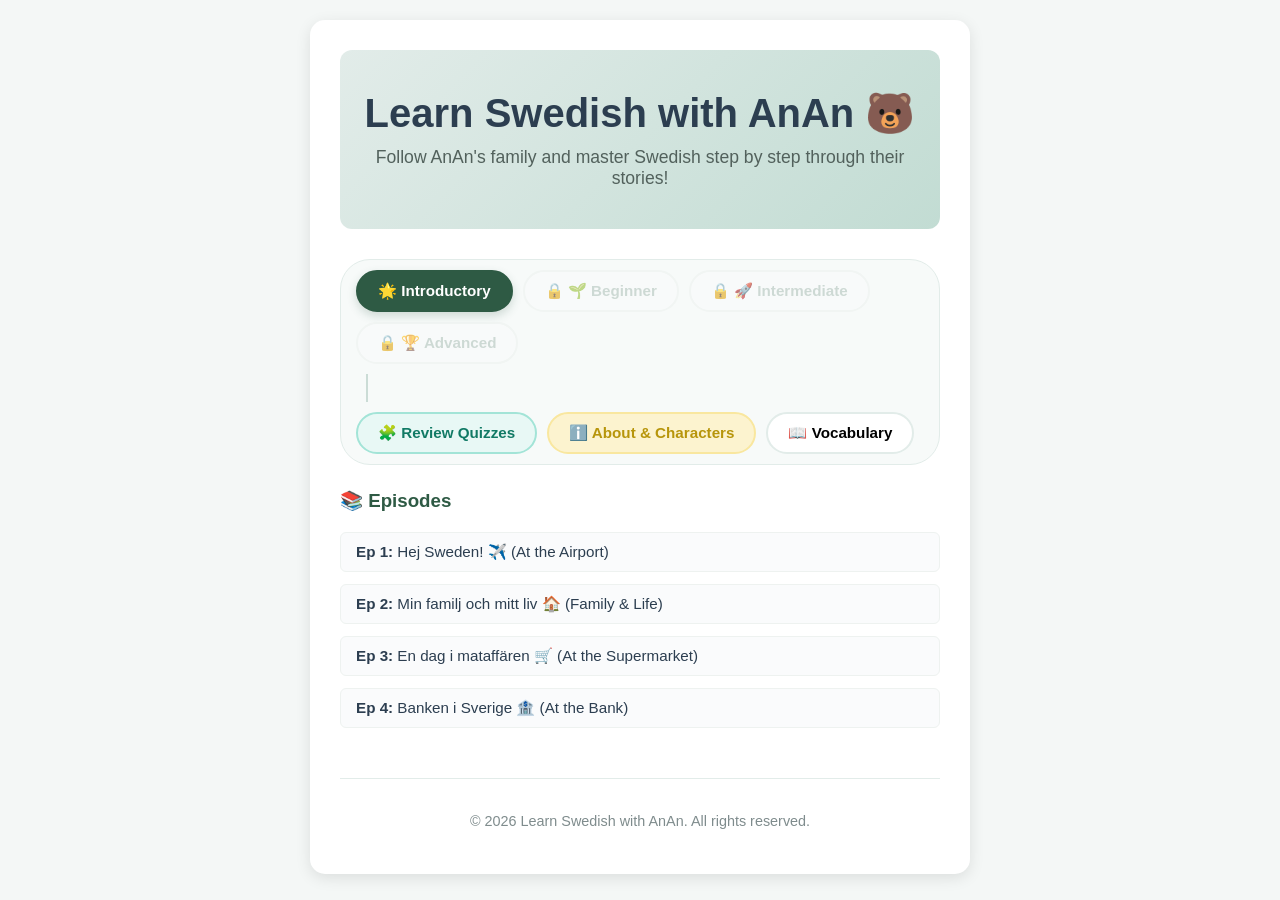
==== index.html @ b1a0cafd "Update index.html" ====
<!DOCTYPE html>
<html lang="en">
<head>
    <meta charset="UTF-8">
    <meta name="viewport" content="width=device-width, initial-scale=1.0">
    <title>Learn Swedish with AnAn 🐻</title>
    <link rel="stylesheet" href="css/style.css">
    <style>
        /* 🚀 Upgraded Navigation with Separator Grouping */
        .level-tabs {
            display: flex;
            align-items: center;
            gap: 10px;
            margin-bottom: 25px;
            flex-wrap: wrap;
            background-color: #f7faf9;
            padding: 10px 15px;
            border-radius: 30px;
            border: 1px solid #e2ece9;
        }
        
        /* The container for Main Path */
        .tab-group-main {
            display: flex;
            gap: 10px;
            flex-wrap: wrap;
        }

        /* The container for Support Utilities */
        .tab-group-support {
            display: flex;
            gap: 10px;
            flex-wrap: wrap;
        }

        /* 📐 Elegant Vertical Divider */
        .tab-divider {
            width: 2px;
            height: 28px;
            background-color: #cbdcd6;
            margin: 0 10px;
            align-self: center;
        }

        @media (max-width: 768px) {
            .tab-divider {
                display: none; /* Hide divider on small screens to let items wrap naturally */
            }
            .level-tabs {
                border-radius: 15px;
            }
        }

        .tab-btn {
            padding: 10px 20px;
            background-color: #ffffff;
            border: 2px solid #e2ece9;
            border-radius: 25px;
            cursor: pointer;
            font-weight: bold;
            color: #555;
            transition: all 0.2s ease;
            font-size: 0.95rem;
        }
        /* Default hover for active/clickable tabs */
        .tab-btn:not(.locked-tab):hover {
            background-color: #e2ece9;
        }
        /* Active state for tabs when clicked */
        .tab-btn.active {
            background-color: #2e5a44 !important;
            color: white !important;
            border-color: #2e5a44 !important;
            box-shadow: 0 4px 10px rgba(46, 90, 68, 0.2);
            opacity: 1 !important;
        }
        
        /* 🔒 LOCKED TAB BUTTONS styling */
        .tab-btn.locked-tab {
            background-color: #fafbfc !important;
            border-color: #eef2f0 !important;
            color: #b2c4bc !important;
            cursor: not-allowed;
            opacity: 0.6;
            box-shadow: none !important;
        }
        .tab-btn.locked-tab:hover {
            background-color: #fafbfc !important;
        }
        
        /* Special style for About tab when NOT active */
        .tab-btn.about-style {
            background-color: #fcf3cf;
            border-color: #f9e79f;
            color: #b7950b;
        }
        .tab-btn.about-style:hover {
            background-color: #f9e79f;
        }

        /* 🧩 Style for Quiz tab when NOT active */
        .tab-btn.quiz-style {
            background-color: #e8f8f5;
            border-color: #a3e4d7;
            color: #117a65;
        }
        .tab-btn.quiz-style:hover {
            background-color: #a3e4d7;
        }

        .level-content {
            display: none;
            animation: fadeIn 0.3s ease-in-out;
        }
        .level-content.active {
            display: block;
        }
        
        /* Active Unit Card */
        .unit-card {
            background: white;
            border: 1px solid #e2ece9;
            border-radius: 10px;
            padding: 20px;
            margin-bottom: 15px;
            box-shadow: 0 2px 5px rgba(0,0,0,0.02);
            transition: all 0.3s;
        }
        
        /* Locked Unit Card: Visual Muting */
        .unit-card.locked {
            background: #fafafa;
            border: 1px dashed #ccc;
            box-shadow: none;
            opacity: 0.5;
        }
        
        .unit-title {
            color: #2e5a44;
            margin-top: 0;
            margin-bottom: 10px;
            font-size: 1.2rem;
            border-bottom: 2px solid #f0f4f2;
            padding-bottom: 5px;
            display: flex;
            justify-content: space-between;
            align-items: center;
        }
        
        /* Locked Unit Title */
        .unit-card.locked .unit-title {
            color: #95a5a6;
            border-bottom: 2px dashed #e0e0e0;
        }

        .episode-list {
            list-style: none;
            padding: 0;
            margin: 0;
            display: grid;
            grid-template-columns: repeat(auto-fill, minmax(250px, 1fr));
            gap: 12px;
        }
        
        /* Active Episode Link */
        .episode-item a {
            display: block;
            padding: 10px 15px;
            background: #fafbfc;
            border: 1px solid #eef2f0;
            border-radius: 6px;
            color: #2c3e50;
            text-decoration: none;
            font-size: 0.95rem;
            transition: all 0.2s;
        }
        .episode-item a:hover {
            background: #2e5a44;
            color: white;
            transform: translateY(-2px);
        }
        
        /* Locked Episode Link */
        .episode-item.locked a {
            background: #f5f5f5 !important;
            color: #bdc3c7 !important;
            border: 1px solid #e5e5e5 !important;
            cursor: not-allowed;
            pointer-events: none;
            transform: none !important;
        }

        .locked-msg {
            color: #95a5a6;
            font-style: italic;
            text-align: center;
            padding: 40px 20px;
            background: #fafafa;
            border-radius: 8px;
            border: 1px dashed #ddd;
        }

        /* Characters Grid Styling */
        .char-grid {
            display: grid;
            grid-template-columns: repeat(auto-fit, minmax(250px, 1fr));
            gap: 20px;
            margin-top: 20px;
        }
        .char-card {
            background: #fff;
            border: 1px solid #e2ece9;
            border-radius: 8px;
            padding: 20px;
            text-align: center;
            display: flex;
            flex-direction: column;
            justify-content: space-between;
            box-shadow: 0 2px 5px rgba(0,0,0,0.02);
        }
        .char-avatar {
            font-size: 3rem;
            margin-bottom: 10px;
            display: inline-block;
        }

        /* 🎛️ NEW: Checkbox list style for customized quizzes */
        .quiz-config-container {
            background: #fafbfc;
            border: 1px solid #cbdcd6;
            border-radius: 12px;
            padding: 25px;
            margin-top: 20px;
            max-width: 650px;
            box-shadow: 0 4px 15px rgba(46, 90, 68, 0.03);
        }
        .quiz-select-label {
            display: block;
            font-weight: bold;
            color: #117a65;
            margin-bottom: 15px;
            font-size: 1.1rem;
        }
        .quiz-options-list {
            display: flex;
            flex-direction: column;
            gap: 12px;
            margin-bottom: 25px;
        }
        
        /* Checkbox Option Row */
        .quiz-option-item {
            display: flex;
            align-items: center;
            padding: 12px 15px;
            background: white;
            border: 2px solid #e2ece9;
            border-radius: 8px;
            cursor: pointer;
            transition: all 0.2s ease;
            user-select: none;
        }
        .quiz-option-item:hover:not(.locked-option) {
            border-color: #117a65;
            background-color: #f4faf8;
        }
        
        /* Modernized Checkbox */
        .quiz-option-item input[type="checkbox"] {
            width: 20px;
            height: 20px;
            margin-right: 15px;
            cursor: pointer;
            accent-color: #117a65;
        }
        
        .option-text {
            font-size: 0.95rem;
            color: #2c3e50;
            display: flex;
            align-items: center;
            gap: 8px;
        }

        /* Locked Checkbox Rows */
        .quiz-option-item.locked-option {
            background-color: #f6f8f7;
            border-color: #e6ecea;
            color: #9cb2a8;
            cursor: not-allowed;
            opacity: 0.7;
        }
        .quiz-option-item.locked-option .option-text {
            color: #9cb2a8;
        }
        .quiz-option-item.locked-option input[type="checkbox"] {
            cursor: not-allowed;
        }

        /* Dynamic Start Button */
        .quiz-start-btn {
            display: block;
            width: 100%;
            padding: 15px;
            background-color: #117a65;
            color: white;
            border: none;
            border-radius: 8px;
            font-size: 1.1rem;
            font-weight: bold;
            cursor: pointer;
            text-align: center;
            text-decoration: none;
            transition: all 0.2s ease;
        }
        .quiz-start-btn:hover {
            background-color: #0e6251;
            box-shadow: 0 4px 12px rgba(17, 122, 101, 0.2);
        }
        .quiz-start-btn:active {
            transform: scale(0.99);
        }
        .quiz-start-btn.disabled {
            background-color: #bdc3c7 !important;
            color: #fff !important;
            cursor: not-allowed;
            pointer-events: none;
            box-shadow: none !important;
        }

        @keyframes fadeIn {
            from { opacity: 0; transform: translateY(5px); }
            to { opacity: 1; transform: translateY(0); }
        }
    </style>
</head>
<body>

    <div class="container">
        <!-- Header Banner -->
        <div style="text-align: center; padding: 40px 20px; background: linear-gradient(135deg, #e2ece9 0%, #c2dcd3 100%); border-radius: 12px; margin-bottom: 30px;">
            <h1 style="font-size: 2.5rem; color: #2c3e50; margin: 0;">Learn Swedish with AnAn 🐻</h1>
            <p style="font-size: 1.1rem; color: #52615c; margin-top: 10px; margin-bottom: 0;">
                Follow AnAn's family and master Swedish step by step through their stories!
            </p>
        </div>

        <!-- 🚀 Tabs Selection -->
        <div class="level-tabs">
            <div class="tab-group-main">
                <button class="tab-btn active" onclick="switchLevel('intro', event)">🌟 Introductory</button>
                <button class="tab-btn locked-tab" onclick="switchLevel('beginner', event)">🔒 🌱 Beginner</button>
                <button class="tab-btn locked-tab" onclick="switchLevel('intermediate', event)">🔒 🚀 Intermediate</button>
                <button class="tab-btn locked-tab" onclick="switchLevel('advanced', event)">🔒 🏆 Advanced</button>
            </div>
            <div class="tab-divider"></div>
            <div class="tab-group-support">
                <button class="tab-btn quiz-style" onclick="switchLevel('quizzes', event)">🧩 Review Quizzes</button>
                <button class="tab-btn about-style" onclick="switchLevel('about', event)">ℹ️ About & Characters</button>
                <a href="vocabulary/vocabulary.html" class="tab-btn vocab-style" style="text-decoration:none; color:inherit;">📖 Vocabulary</a>
            </div>
        </div>

        <!-- 1. Introductory Content -->
        <div id="level-intro" class="level-content active">
            <h3 style="color: #2e5a44; margin-bottom: 20px;">📚 Episodes</h3>
            <ul class="episode-list" style="grid-template-columns: 1fr;">
                <li class="episode-item">
                    <a href="episodes/episode1.html"><strong>Ep 1:</strong> Hej Sweden! ✈️ (At the Airport)</a>
                </li>
                <li class="episode-item">
                    <a href="episodes/episode2.html"><strong>Ep 2:</strong> Min familj och mitt liv 🏠 (Family & Life)</a>
                </li>
                <li class="episode-item">
                    <a href="episodes/episode3.html"><strong>Ep 3:</strong> En dag i mataffären 🛒 (At the Supermarket)</a>
                </li> 
              <li class="episode-item">
                    <a href="episodes/episode4.html"><strong>Ep 4:</strong> Banken i Sverige 🏦 (At the Bank)</a>
                </li>
            </ul>
        </div>

        <!-- 2. Review Quizzes Section -->
        <div id="level-quizzes" class="level-content">
            <div class="unit-card" style="border-left: 4px solid #117a65; background: #fafbfc; margin-bottom: 25px;">
                <h3 style="color: #117a65; margin-top: 0;">🧩 Custom Review Center</h3>
                <p style="color: #555; line-height: 1.5; font-size: 0.95rem; margin-bottom: 0;">
                    Tailor your practice session. Tick the episodes you want to cover, and we will compile an instant challenge pool just for you!
                </p>
            </div>
            <div class="quiz-config-container">
                <span class="quiz-select-label">Choose episodes to include:</span>
                <div class="quiz-options-list">
                    <label class="quiz-option-item">
                        <input type="checkbox" name="quiz-episode" value="ep1" checked onchange="updateQuizSelection()">
                        <span class="option-text"><strong>Ep 1:</strong> Hej Sweden! ✈️ (Greetings & Airport)</span>
                    </label>
                    <label class="quiz-option-item locked-option">
                        <input type="checkbox" name="quiz-episode" value="ep2" disabled onchange="updateQuizSelection()">
                        <span class="option-text">🔒 <strong>Ep 2:</strong> My Family 🏡 (Requires Unit 1 Progression)</span>
                    </label>
                    <label class="quiz-option-item locked-option">
                        <input type="checkbox" name="quiz-episode" value="ep3" disabled onchange="updateQuizSelection()">
                        <span class="option-text">🔒 <strong>Ep 3:</strong> Counting Fika! ☕️ (Requires Unit 2 Unlock)</span>
                    </label>
                </div>
                <button id="start-quiz-btn" class="quiz-start-btn" onclick="launchQuiz()">🚀 Start Quiz (1 Episode Selected)</button>
            </div>
        </div>

        <!-- 3. Locked Content -->
        <div id="level-beginner" class="level-content"><div class="locked-msg"><h3>🌱 Beginner Course Locked</h3><p>Complete the Introductory Course first!</p></div></div>
        <div id="level-intermediate" class="level-content"><div class="locked-msg"><h3>🚀 Intermediate Course Locked</h3><p>Complete the Beginner Course first!</p></div></div>
        <div id="level-advanced" class="level-content"><div class="locked-msg"><h3>🏆 Advanced Course Locked</h3><p>Reach advanced Swedish skills!</p></div></div>

        <!-- 4. About & Characters -->
        <div id="level-about" class="level-content">
            <div class="unit-card" style="border-left: 4px solid #f1c40f; margin-bottom: 20px;">
                <h3 style="color: #2e5a44; margin-top: 0;">Welcome to Our Swedish Journey! 🇸🇪</h3>
                <p style="line-height: 1.6; color: #555;">Start your Swedish journey by following a family's daily life in Sweden.</p>
            </div>
            <h3 style="color: #2e5a44; margin-bottom: 15px;">Meet AnAn's Family 🧑‍🤝‍🧑</h3>
            <div class="char-grid">
                <div class="char-card"><div class="char-avatar">👧</div><h4>NiuNiu</h4><p>Curious and adorable.</p></div>
                <div class="char-card"><div class="char-avatar">👦</div><h4>AnAn</h4><p>Full of energy.</p></div>
            </div>
        </div>

        <!-- Footer -->
        <div style="margin-top: 50px; text-align: center; color: #7f8c8d; font-size: 0.9rem; border-top: 1px solid #e2ece9; padding-top: 20px;">
            <p>© 2026 Learn Swedish with AnAn. All rights reserved.</p>
        </div>
    </div>

    <script>
        function switchLevel(levelId, event) {
            // 确保 event 对象存在
            if (!event) return;
            
            // 1. Switch Tab Active State
            const buttons = document.querySelectorAll('.tab-btn');
            buttons.forEach(btn => btn.classList.remove('active'));
            event.currentTarget.classList.add('active');

            // 2. Switch Visibility of Content
            const contents = document.querySelectorAll('.level-content');
            contents.forEach(content => content.classList.remove('active'));
            document.getElementById('level-' + levelId).classList.add('active');
        }

        function updateQuizSelection() {
            const checkboxes = document.querySelectorAll('input[name="quiz-episode"]:checked');
            const button = document.getElementById('start-quiz-btn');
            const count = checkboxes.length;

            if (count === 0) {
                button.innerText = "⚠️ Please select at least one episode";
                button.classList.add('disabled');
            } else {
                button.innerText = `🚀 Start Quiz (${count} Episode${count > 1 ? 's' : ''} Selected)`;
                button.classList.remove('disabled');
            }
        }

        function launchQuiz() {
            const checkboxes = document.querySelectorAll('input[name="quiz-episode"]:checked');
            if (checkboxes.length === 0) return;

            const selectedValues = Array.from(checkboxes).map(cb => cb.value);
            if (selectedValues.length === 1 && selectedValues[0] === 'ep1') {
                window.location.href = "quizzes/quiz_ep1.html";
            } else {
                window.location.href = `quizzes/custom_quiz.html?episodes=${selectedValues.join(',')}`;
            }
        }
    </script>
</body>
</html>
---- css/style.css ----
/* --- 全局重置 --- */
body { font-family: 'Segoe UI', Tahoma, Geneva, Verdana, sans-serif; background-color: #f4f7f6; display: flex; justify-content: center; padding: 20px; margin: 0; }
.container { width: 100%; max-width: 600px; background: white; padding: 30px; border-radius: 15px; box-shadow: 0 4px 15px rgba(0,0,0,0.1); }

/* --- 下拉菜单 --- */
#epSelector { width: 100%; padding: 10px; font-size: 1rem; border-radius: 5px; border: 1px solid #ccc; margin-bottom: 20px; }


/* --- 📊 Progress Bar (修正版) --- */
.progress-container { 
    width: 100%; 
    background: #e0e0e0; 
    border-radius: 10px; 
    margin: 20px 0; 
    height: 15px;         /* 这里要把 height 独立出来 */
    overflow: hidden;    /* 这里单独写 overflow */
}
#progress { height: 100%; background: #4CAF50; width: 0%; transition: width 0.4s ease-in-out; }

/* --- 🃏 Card Container (关键修复) --- */
.card-container { perspective: 1000px; /* 必须要有透视效果 */ width: 100%; height: 250px; margin: 20px 0; cursor: pointer; }

.card { position: relative; width: 100%; height: 100%; transition: transform 0.6s; transform-style: preserve-3d; }

/* 当 JS 添加 class 时触发翻转 */
.card.flipped { transform: rotateY(180deg); }

.front, .back { position: absolute; width: 100%; height: 100%; backface-visibility: hidden; /* 翻转时隐藏背面 */ display: flex; align-items: center; justify-content: center; border-radius: 15px; font-size: 1.8rem; color: #333; box-shadow: 0 4px 8px rgba(0,0,0,0.1); padding: 20px; box-sizing: border-box; }

.front { background-color: #fff; border: 2px solid #4CAF50; }
.back { background-color: #e8f5e9; color: #2e7d32; transform: rotateY(180deg); /* 背面预先旋转180度 */ }

.speaker-icon { margin-left: 10px; font-size: 1.2rem; cursor: pointer; opacity: 0.7; transition: opacity 0.2s; }
.speaker-icon:hover { opacity: 1; }

/* --- 按钮 --- */
.card-controls { text-align: center; margin-top: 20px; }
button { padding: 12px 25px; font-size: 1rem; background-color: #4CAF50; color: white; border: none; border-radius: 5px; cursor: pointer; transition: background 0.2s; }
button:hover { background-color: #45a049; }

.nav-footer { text-align: center; margin-top: 30px; padding-top: 20px; border-top: 1px solid #eee; }
.nav-btn { text-decoration: none; color: #666; font-size: 0.9rem; }
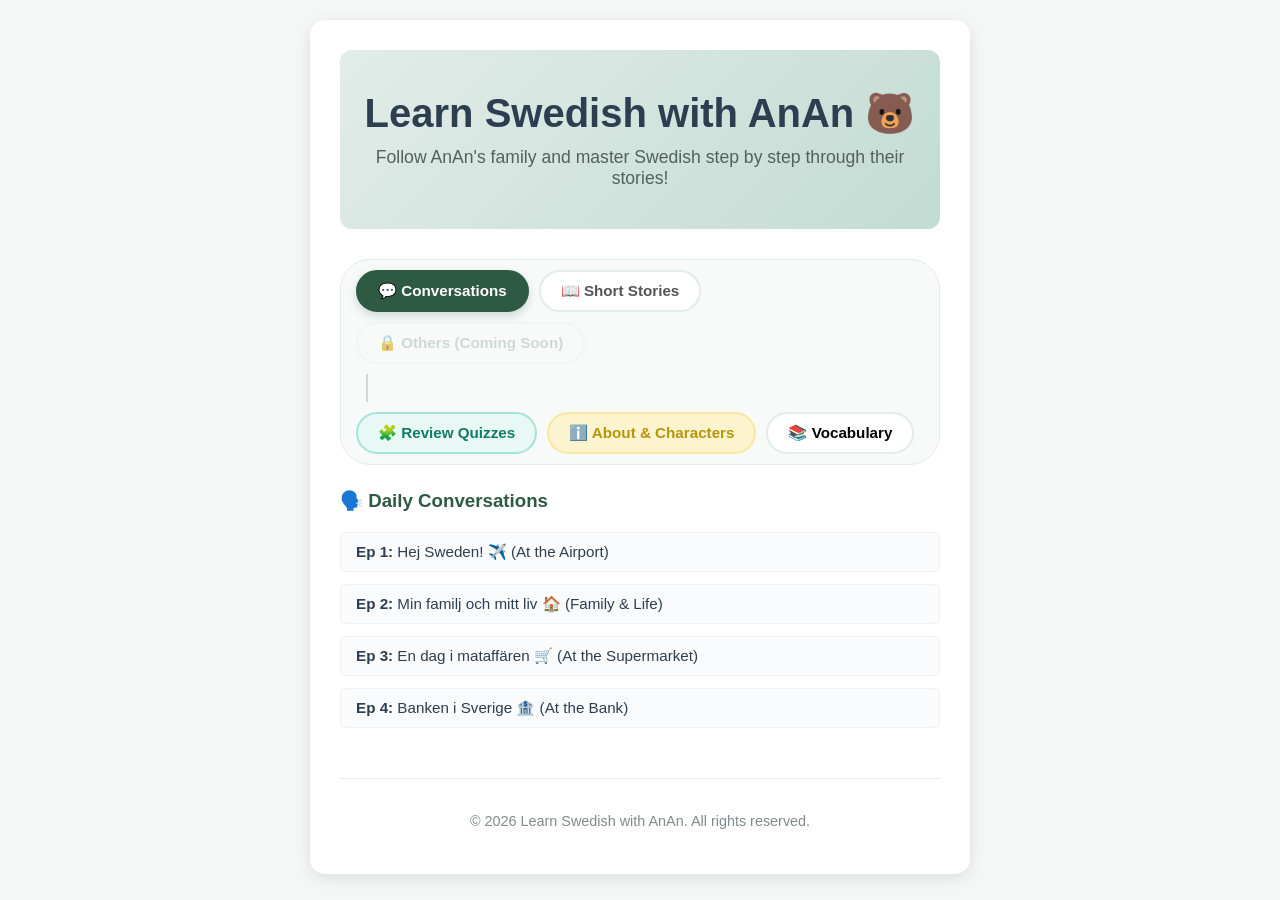
==== commit 394d37dd: "Update index.html" ====
--- a/index.html
+++ b/index.html
@@ -345,25 +345,33 @@
             </p>
         </div>
 
-        <!-- 🚀 Tabs Selection -->
+      <!-- 🚀 Tabs Selection -->
         <div class="level-tabs">
+            <!-- 核心教学模块 -->
             <div class="tab-group-main">
-                <button class="tab-btn active" onclick="switchLevel('intro', event)">🌟 Introductory</button>
-                <button class="tab-btn locked-tab" onclick="switchLevel('beginner', event)">🔒 🌱 Beginner</button>
-                <button class="tab-btn locked-tab" onclick="switchLevel('intermediate', event)">🔒 🚀 Intermediate</button>
-                <button class="tab-btn locked-tab" onclick="switchLevel('advanced', event)">🔒 🏆 Advanced</button>
-            </div>
+                <!-- 1. 对话模块 -->
+                <button class="tab-btn active" onclick="switchLevel('conversations', event)">💬 Conversations</button>
+                
+                <!-- 2. 短篇故事模块 -->
+                <button class="tab-btn" onclick="switchLevel('stories', event)">📖 Short Stories</button>
+                
+                <!-- 3. 预留模块（锁定状态） -->
+                <button class="tab-btn locked-tab" disabled style="opacity: 0.6; cursor: not-allowed;">🔒 Others (Coming Soon)</button>
+            </div>
+            
             <div class="tab-divider"></div>
+            
+            <!-- 辅助学习工具 -->
             <div class="tab-group-support">
                 <button class="tab-btn quiz-style" onclick="switchLevel('quizzes', event)">🧩 Review Quizzes</button>
                 <button class="tab-btn about-style" onclick="switchLevel('about', event)">ℹ️ About & Characters</button>
-                <a href="vocabulary/vocabulary.html" class="tab-btn vocab-style" style="text-decoration:none; color:inherit;">📖 Vocabulary</a>
-            </div>
-        </div>
-
-        <!-- 1. Introductory Content -->
-        <div id="level-intro" class="level-content active">
-            <h3 style="color: #2e5a44; margin-bottom: 20px;">📚 Episodes</h3>
+                <a href="vocabulary/vocabulary.html" class="tab-btn vocab-style" style="text-decoration:none; color:inherit;">📚 Vocabulary</a>
+            </div>
+        </div>
+
+        <!-- 1. Conversations 模块内容 -->
+        <div id="level-conversations" class="level-content active">
+            <h3 style="color: #2e5a44; margin-bottom: 20px;">🗣️ Daily Conversations</h3>
             <ul class="episode-list" style="grid-template-columns: 1fr;">
                 <li class="episode-item">
                     <a href="episodes/episode1.html"><strong>Ep 1:</strong> Hej Sweden! ✈️ (At the Airport)</a>
@@ -374,8 +382,21 @@
                 <li class="episode-item">
                     <a href="episodes/episode3.html"><strong>Ep 3:</strong> En dag i mataffären 🛒 (At the Supermarket)</a>
                 </li> 
-              <li class="episode-item">
+                <li class="episode-item">
                     <a href="episodes/episode4.html"><strong>Ep 4:</strong> Banken i Sverige 🏦 (At the Bank)</a>
+                </li>
+            </ul>
+        </div>
+
+        <!-- 2. Short Stories 模块内容 -->
+        <div id="level-stories" class="level-content">
+            <h3 style="color: #2e5a44; margin-bottom: 20px;">📚 Short Stories</h3>
+            <ul class="episode-list" style="grid-template-columns: 1fr;">
+                <li class="episode-item">
+                    <a href="stories/story1.html"><strong>Story 1:</strong> En fika i Stockholm ☕</a>
+                </li>
+                <li class="episode-item">
+                    <a href="stories/story2.html"><strong>Story 2:</strong> Midsommar i skärgården 🌸</a>
                 </li>
             </ul>
         </div>
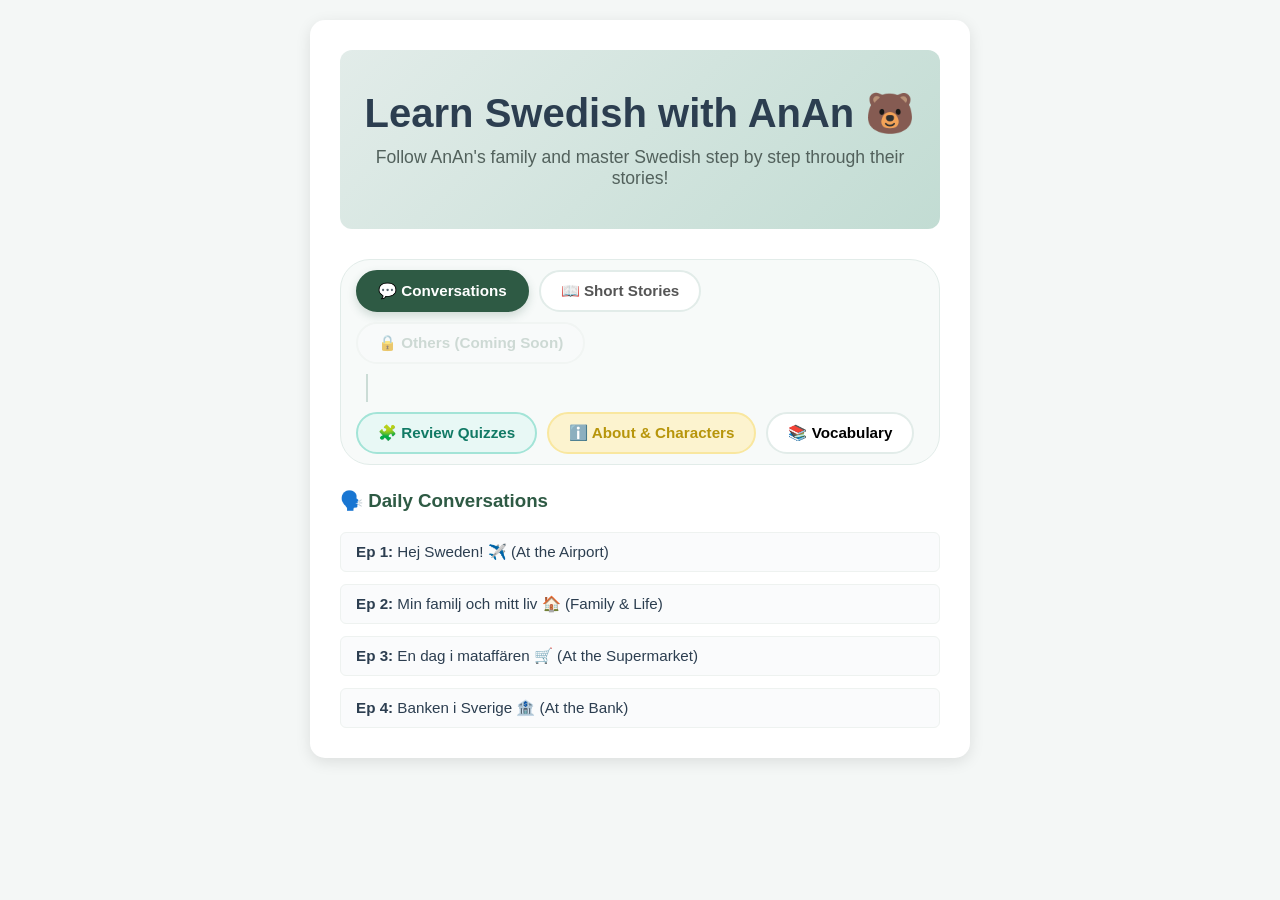
==== commit b4e493f4: "Update index.html" ====
--- a/index.html
+++ b/index.html
@@ -393,10 +393,10 @@
             <h3 style="color: #2e5a44; margin-bottom: 20px;">📚 Short Stories</h3>
             <ul class="episode-list" style="grid-template-columns: 1fr;">
                 <li class="episode-item">
-                    <a href="stories/story1.html"><strong>Story 1:</strong> En fika i Stockholm ☕</a>
+                    <a href="stories/lesson1.html"><strong>Lesson 1:</strong> Fika i Sverige ☕</a>
                 </li>
                 <li class="episode-item">
-                    <a href="stories/story2.html"><strong>Story 2:</strong> Midsommar i skärgården 🌸</a>
+                    <a href="stories/story2.html"><strong>Story 2:</strong> (coming soon) 🌸</a>
                 </li>
             </ul>
         </div>
@@ -437,15 +437,69 @@
         <!-- 4. About & Characters -->
         <div id="level-about" class="level-content">
             <div class="unit-card" style="border-left: 4px solid #f1c40f; margin-bottom: 20px;">
-                <h3 style="color: #2e5a44; margin-top: 0;">Welcome to Our Swedish Journey! 🇸🇪</h3>
+                <h3 style="color: #2e5a44; margin-top: 0;">Welcome to Our Swedish Journey! </h3>
                 <p style="line-height: 1.6; color: #555;">Start your Swedish journey by following a family's daily life in Sweden.</p>
             </div>
             <h3 style="color: #2e5a44; margin-bottom: 15px;">Meet AnAn's Family 🧑‍🤝‍🧑</h3>
             <div class="char-grid">
-                <div class="char-card"><div class="char-avatar">👧</div><h4>NiuNiu</h4><p>Curious and adorable.</p></div>
-                <div class="char-card"><div class="char-avatar">👦</div><h4>AnAn</h4><p>Full of energy.</p></div>
-            </div>
-        </div>
+    <!-- 原有角色 -->
+<div class="char-grid">
+    <!-- NiuNiu -->
+    <div class="char-card">
+        <div class="char-avatar">👧</div>
+        <h4>NiuNiu</h4>
+        <span class="badge badge-age">Age 6</span>
+        <p>The youngest of the family. Curious and adorable.</p>
+        <div class="char-topic">
+            🎯 Colors, Numbers & Simple Words
+        </div>
+    </div>
+
+    <!-- AnAn -->
+    <div class="char-card">
+        <div class="char-avatar">👦</div>
+        <h4>AnAn</h4>
+        <span class="badge badge-age">Age 10</span>
+        <p>Full of energy, loves exploring and learning new things.</p>
+        <div class="char-topic">
+            🎯 School, Friends & Sports
+        </div>
+    </div>
+
+    <!-- Gigi -->
+    <div class="char-card">
+        <div class="char-avatar">👱‍♀️</div>
+        <h4>Gigi</h4>
+        <span class="badge badge-age">Age 25</span>
+        <p>The ambitious big sister stepping into the professional world.</p>
+        <div class="char-topic">
+            🎯 Work, Banking & Society
+        </div>
+    </div>
+
+    <!-- Jenny (Mom) -->
+    <div class="char-card">
+        <div class="char-avatar">👩</div>
+        <h4>Jenny (Mom)</h4>
+        <span class="badge badge-adult">Adult Life</span>
+        <p>The warm heart of the family, organizing day-to-day adventures.</p>
+        <div class="char-topic">
+            🎯 Shopping, Travel & Daily Life
+        </div>
+    </div>
+
+    <!-- Peter (Dad) -->
+    <div class="char-card">
+        <div class="char-avatar">👨</div>
+        <h4>Peter (Dad)</h4>
+        <span class="badge badge-adult">Adult Life</span>
+        <p>Empathetic, analytical, navigating life and administration in Sweden.</p>
+        <div class="char-topic">
+            🎯 Swedish Workplace & Finance
+        </div>
+    </div>
+</div>
+    
 
         <!-- Footer -->
         <div style="margin-top: 50px; text-align: center; color: #7f8c8d; font-size: 0.9rem; border-top: 1px solid #e2ece9; padding-top: 20px;">
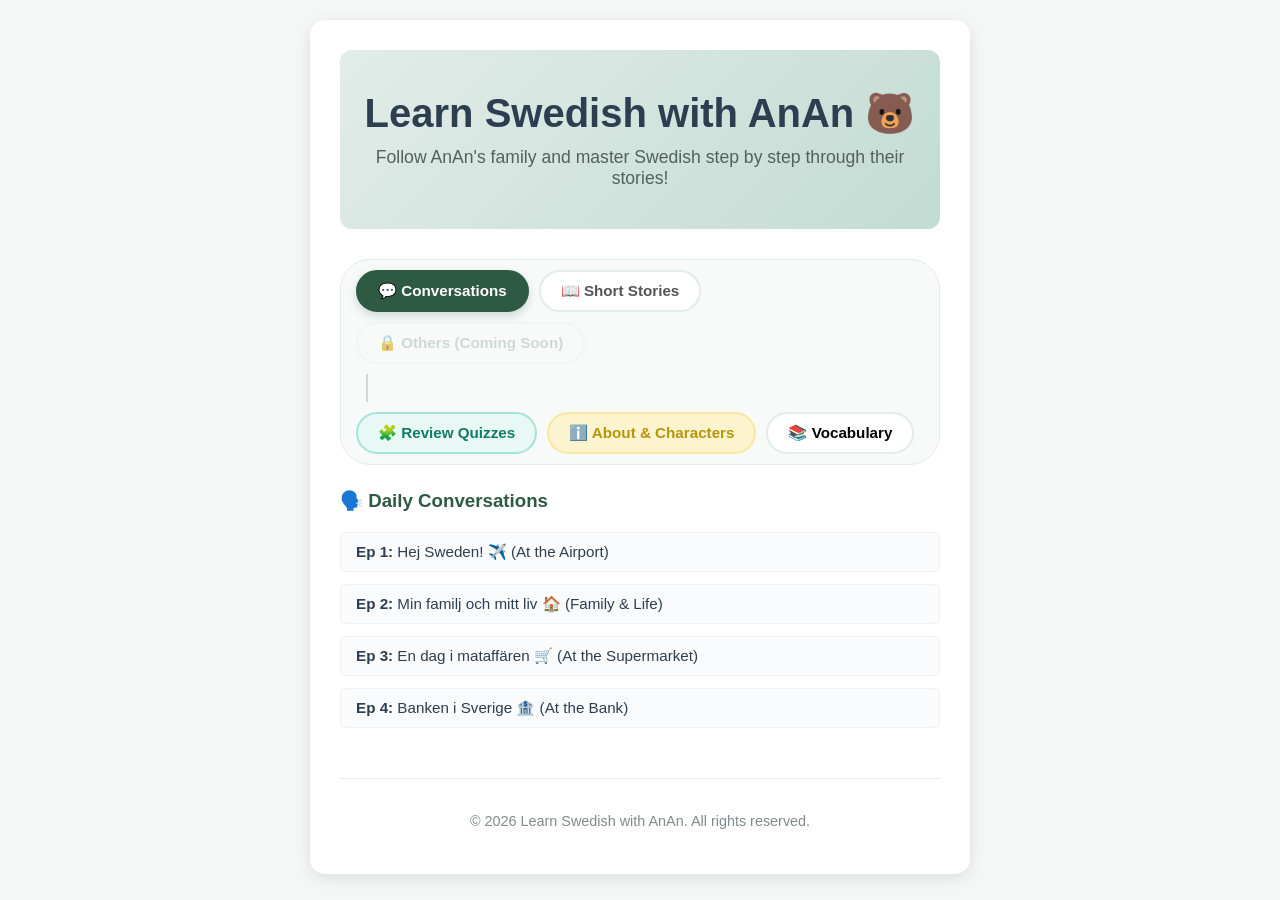
==== commit b43b83f2: "Update index.html" ====
--- a/index.html
+++ b/index.html
@@ -203,28 +203,63 @@
         /* Characters Grid Styling */
         .char-grid {
             display: grid;
-            grid-template-columns: repeat(auto-fit, minmax(250px, 1fr));
+            grid-template-columns: repeat(auto-fit, minmax(220px, 1fr));
             gap: 20px;
             margin-top: 20px;
         }
         .char-card {
             background: #fff;
             border: 1px solid #e2ece9;
-            border-radius: 8px;
+            border-radius: 12px;
             padding: 20px;
             text-align: center;
             display: flex;
             flex-direction: column;
             justify-content: space-between;
+            align-items: center;
             box-shadow: 0 2px 5px rgba(0,0,0,0.02);
         }
         .char-avatar {
-            font-size: 3rem;
-            margin-bottom: 10px;
+            font-size: 3.2rem;
+            margin-bottom: 5px;
             display: inline-block;
         }
-
-        /* 🎛️ NEW: Checkbox list style for customized quizzes */
+        .char-card h4 {
+            margin: 5px 0 2px 0;
+            color: #2c3e50;
+            font-size: 1.1rem;
+        }
+
+        /* 🏷️ Badge Styling for Age & Adult Life */
+        .badge {
+            display: inline-block;
+            padding: 2px 10px;
+            font-size: 0.75rem;
+            font-weight: bold;
+            border-radius: 12px;
+            margin: 4px 0 8px 0;
+        }
+        .badge-age {
+            background-color: #ffe6e6;
+            color: #e74c3c;
+        }
+        .badge-adult {
+            background-color: #e8f8f5;
+            color: #1abc9c;
+        }
+
+        /* 🎯 Bottom Topic Style */
+        .char-topic {
+            border-top: 1px dashed #e2ece9;
+            padding-top: 10px;
+            margin-top: 10px;
+            font-size: 0.85rem;
+            font-weight: bold;
+            color: #c0392b;
+            width: 100%;
+        }
+
+        /* 🎛️ Checkbox list style for customized quizzes */
         .quiz-config-container {
             background: #fafbfc;
             border: 1px solid #cbdcd6;
@@ -345,7 +380,7 @@
             </p>
         </div>
 
-      <!-- 🚀 Tabs Selection -->
+        <!-- 🚀 Tabs Selection -->
         <div class="level-tabs">
             <!-- 核心教学模块 -->
             <div class="tab-group-main">
@@ -401,7 +436,7 @@
             </ul>
         </div>
 
-        <!-- 2. Review Quizzes Section -->
+        <!-- 3. Review Quizzes Section -->
         <div id="level-quizzes" class="level-content">
             <div class="unit-card" style="border-left: 4px solid #117a65; background: #fafbfc; margin-bottom: 25px;">
                 <h3 style="color: #117a65; margin-top: 0;">🧩 Custom Review Center</h3>
@@ -429,77 +464,77 @@
             </div>
         </div>
 
-        <!-- 3. Locked Content -->
+        <!-- 4. Locked Content -->
         <div id="level-beginner" class="level-content"><div class="locked-msg"><h3>🌱 Beginner Course Locked</h3><p>Complete the Introductory Course first!</p></div></div>
         <div id="level-intermediate" class="level-content"><div class="locked-msg"><h3>🚀 Intermediate Course Locked</h3><p>Complete the Beginner Course first!</p></div></div>
         <div id="level-advanced" class="level-content"><div class="locked-msg"><h3>🏆 Advanced Course Locked</h3><p>Reach advanced Swedish skills!</p></div></div>
 
-        <!-- 4. About & Characters -->
+        <!-- 5. About & Characters -->
         <div id="level-about" class="level-content">
             <div class="unit-card" style="border-left: 4px solid #f1c40f; margin-bottom: 20px;">
-                <h3 style="color: #2e5a44; margin-top: 0;">Welcome to Our Swedish Journey! </h3>
+                <h3 style="color: #2e5a44; margin-top: 0;">Welcome to Our Swedish Journey!</h3>
                 <p style="line-height: 1.6; color: #555;">Start your Swedish journey by following a family's daily life in Sweden.</p>
             </div>
+            
             <h3 style="color: #2e5a44; margin-bottom: 15px;">Meet AnAn's Family 🧑‍🤝‍🧑</h3>
+            
             <div class="char-grid">
-    <!-- 原有角色 -->
-<div class="char-grid">
-    <!-- NiuNiu -->
-    <div class="char-card">
-        <div class="char-avatar">👧</div>
-        <h4>NiuNiu</h4>
-        <span class="badge badge-age">Age 6</span>
-        <p>The youngest of the family. Curious and adorable.</p>
-        <div class="char-topic">
-            🎯 Colors, Numbers & Simple Words
-        </div>
-    </div>
-
-    <!-- AnAn -->
-    <div class="char-card">
-        <div class="char-avatar">👦</div>
-        <h4>AnAn</h4>
-        <span class="badge badge-age">Age 10</span>
-        <p>Full of energy, loves exploring and learning new things.</p>
-        <div class="char-topic">
-            🎯 School, Friends & Sports
-        </div>
-    </div>
-
-    <!-- Gigi -->
-    <div class="char-card">
-        <div class="char-avatar">👱‍♀️</div>
-        <h4>Gigi</h4>
-        <span class="badge badge-age">Age 25</span>
-        <p>The ambitious big sister stepping into the professional world.</p>
-        <div class="char-topic">
-            🎯 Work, Banking & Society
-        </div>
-    </div>
-
-    <!-- Jenny (Mom) -->
-    <div class="char-card">
-        <div class="char-avatar">👩</div>
-        <h4>Jenny (Mom)</h4>
-        <span class="badge badge-adult">Adult Life</span>
-        <p>The warm heart of the family, organizing day-to-day adventures.</p>
-        <div class="char-topic">
-            🎯 Shopping, Travel & Daily Life
-        </div>
-    </div>
-
-    <!-- Peter (Dad) -->
-    <div class="char-card">
-        <div class="char-avatar">👨</div>
-        <h4>Peter (Dad)</h4>
-        <span class="badge badge-adult">Adult Life</span>
-        <p>Empathetic, analytical, navigating life and administration in Sweden.</p>
-        <div class="char-topic">
-            🎯 Swedish Workplace & Finance
-        </div>
-    </div>
-</div>
-    
+                <!-- NiuNiu -->
+                <div class="char-card">
+                    <div class="char-avatar">👧</div>
+                    <h4>NiuNiu</h4>
+                    <span class="badge badge-age">Age 6</span>
+                    <p style="color: #666; font-size: 0.9rem; margin: 5px 0;">The youngest of the family. Curious and adorable.</p>
+                    <div class="char-topic">
+                        🎯 Colors, Numbers & Simple Words
+                    </div>
+                </div>
+
+                <!-- AnAn -->
+                <div class="char-card">
+                    <div class="char-avatar">👦</div>
+                    <h4>AnAn</h4>
+                    <span class="badge badge-age">Age 10</span>
+                    <p style="color: #666; font-size: 0.9rem; margin: 5px 0;">Full of energy, loves exploring and learning new things.</p>
+                    <div class="char-topic">
+                        🎯 School, Friends & Sports
+                    </div>
+                </div>
+
+                <!-- Gigi -->
+                <div class="char-card">
+                    <div class="char-avatar">👱‍♀️</div>
+                    <h4>Gigi</h4>
+                    <span class="badge badge-age">Age 25</span>
+                    <p style="color: #666; font-size: 0.9rem; margin: 5px 0;">The ambitious big sister stepping into the professional world.</p>
+                    <div class="char-topic">
+                        🎯 Work, Banking & Society
+                    </div>
+                </div>
+
+                <!-- Jenny (Mom) -->
+                <div class="char-card">
+                    <div class="char-avatar">👩</div>
+                    <h4>Jenny (Mom)</h4>
+                    <span class="badge badge-adult">Adult Life</span>
+                    <p style="color: #666; font-size: 0.9rem; margin: 5px 0;">The warm heart of the family, organizing day-to-day adventures.</p>
+                    <div class="char-topic">
+                        🎯 Shopping, Travel & Daily Life
+                    </div>
+                </div>
+
+                <!-- Peter (Dad) -->
+                <div class="char-card">
+                    <div class="char-avatar">👨</div>
+                    <h4>Peter (Dad)</h4>
+                    <span class="badge badge-adult">Adult Life</span>
+                    <p style="color: #666; font-size: 0.9rem; margin: 5px 0;">Empathetic, analytical, navigating life and administration in Sweden.</p>
+                    <div class="char-topic">
+                        🎯 Swedish Workplace & Finance
+                    </div>
+                </div>
+            </div>
+        </div>
 
         <!-- Footer -->
         <div style="margin-top: 50px; text-align: center; color: #7f8c8d; font-size: 0.9rem; border-top: 1px solid #e2ece9; padding-top: 20px;">
